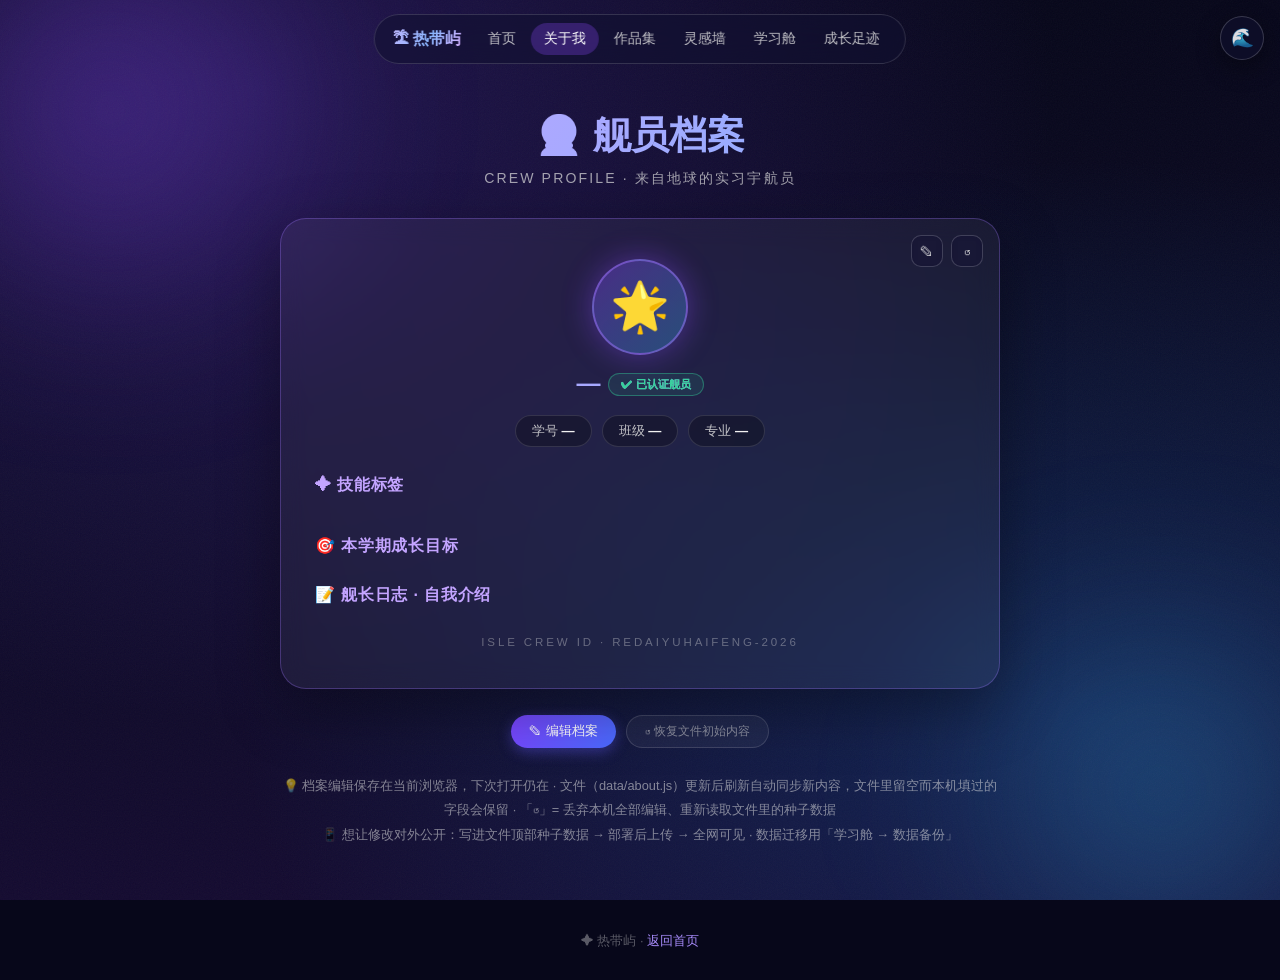
==== about.html @ a001fcd5 "Add files via upload" ====
<!DOCTYPE html>
<html lang="zh-CN">
<head>
<meta charset="UTF-8">
<!-- 防闪屏：必须最先同步执行，先把主题定下来再渲染 -->
<script>try{if(localStorage.getItem('isle_theme_v1')==='beach'){document.documentElement.setAttribute('data-theme','beach');}}catch(e){}</script>
<link rel="stylesheet" href="theme.css">
<meta name="viewport" content="width=device-width, initial-scale=1.0">
<title>舰员档案 · 热带屿</title>
<style>
*{margin:0;padding:0;box-sizing:border-box}
body{font-family:"PingFang SC","Hiragino Sans GB","Microsoft YaHei",sans-serif;background:var(--bg);color:var(--text);min-height:100vh;overflow-x:hidden}
a{color:inherit;text-decoration:none}
.space{position:fixed;inset:0;z-index:0;overflow:hidden;background:radial-gradient(ellipse at 20% 10%,var(--haze-violet),transparent 55%),radial-gradient(ellipse at 85% 80%,var(--haze-blue),transparent 55%),linear-gradient(180deg,var(--bg),var(--sky-2) 55%,var(--sky-3))}
.star{position:absolute;background:var(--star);border-radius:50%;animation:tw var(--d,3s) ease-in-out infinite}
@keyframes tw{0%,100%{opacity:.15}50%{opacity:1}}
.nebula{position:absolute;border-radius:50%;filter:blur(90px)}
.n1{width:460px;height:460px;top:-120px;left:-120px;background:radial-gradient(circle,var(--neb-violet),transparent 70%)}
.n2{width:420px;height:420px;bottom:-100px;right:-90px;background:radial-gradient(circle,var(--neb-blue),transparent 70%)}
.nav{position:fixed;top:14px;left:50%;transform:translateX(-50%);z-index:60;display:flex;align-items:center;flex-wrap:wrap;justify-content:center;gap:2px;max-width:94vw;padding:8px 12px;border-radius:999px;background:var(--nav-bg);border:1px solid var(--nav-line);backdrop-filter:blur(14px)}
.logo{font-weight:800;font-size:1rem;padding:0 12px 0 6px;background:linear-gradient(120deg,var(--logo-1),var(--logo-2),var(--logo-3));-webkit-background-clip:text;background-clip:text;color:transparent}
.nav a{font-size:.86rem;color:var(--nav-text);padding:7px 13px;border-radius:999px;transition:.25s}
.nav a:hover,.nav a.active{color:var(--nav-text-active);background:var(--nav-active-bg)}
.wrap{position:relative;z-index:2;max-width:760px;margin:0 auto;padding:110px 20px 50px}
.page-head{text-align:center;margin-bottom:30px}
.page-head h1{font-size:clamp(1.8rem,5vw,2.4rem);background:linear-gradient(120deg,var(--head-grad-1),var(--head-grad-2));-webkit-background-clip:text;background-clip:text;color:transparent}
.page-head p{color:var(--text-dim);font-size:.88rem;margin-top:8px;letter-spacing:.15em}
.profile{position:relative;background:var(--surface-1);border:1px solid var(--lav-30);border-radius:26px;padding:40px 34px;backdrop-filter:blur(12px);box-shadow:0 20px 60px var(--black-35);animation:fadeup .7s ease both}
@keyframes fadeup{from{opacity:0;transform:translateY(20px)}to{opacity:1;transform:none}}
.ops{position:absolute;top:16px;right:16px;display:flex;gap:8px}
.op{width:32px;height:32px;border-radius:10px;border:1px solid var(--white-18);background:var(--panel);color:var(--text-mid);cursor:pointer;font-size:.85rem;transition:.2s;font-family:inherit;backdrop-filter:blur(4px)}
.op:hover{border-color:var(--accent-soft);color:var(--text-strong)}
.op.danger:hover{border-color:var(--danger-60);color:var(--danger-soft)}
.avatar{width:96px;height:96px;margin:0 auto 14px;border-radius:50%;display:flex;align-items:center;justify-content:center;font-size:3rem;background:linear-gradient(135deg,var(--violet-35),var(--cyan-30));border:2px solid var(--lav-50);box-shadow:0 0 30px var(--violet-40)}
.pname{text-align:center;font-size:1.5rem;font-weight:800;background:linear-gradient(120deg,var(--head-grad-1),var(--head-grad-2));-webkit-background-clip:text;background-clip:text;color:transparent}
.badge{display:inline-flex;align-items:center;gap:5px;font-size:.7rem;color:var(--ok);background:var(--ok-bg);border:1px solid var(--ok-line);padding:3px 12px;border-radius:999px;margin-left:8px;vertical-align:middle}
.meta{display:flex;flex-wrap:wrap;justify-content:center;gap:10px;margin:18px 0 4px}
.meta span{font-size:.82rem;color:var(--text-mid);background:var(--black-28);border:1px solid var(--white-12);padding:6px 16px;border-radius:999px}
.meta b{color:var(--text-strong);font-weight:600}
.motto{text-align:center;font-size:1.02rem;color:var(--accent-lav);font-style:italic;margin:20px auto 6px;max-width:520px;line-height:1.9}
.sect{margin-top:28px}
.sect h3{font-size:1rem;color:var(--accent-lav);margin-bottom:12px;letter-spacing:.05em}
.skillbox{display:flex;flex-wrap:wrap;gap:8px}
.skill{font-size:.8rem;color:var(--text-mid);background:var(--violet-12);border:1px solid var(--violet-35);padding:7px 16px;border-radius:999px;transition:.25s}
.skill:hover{background:var(--violet-25);color:var(--text-strong);transform:translateY(-2px)}
.goals{list-style:none}
.goals li{position:relative;font-size:.9rem;color:var(--text-mid);line-height:1.9;padding:6px 0 6px 26px}
.goals li::before{content:"✦";position:absolute;left:2px;color:var(--accent-blue)}
.intro{font-size:.92rem;color:var(--text-mid);line-height:2.1;white-space:pre-wrap}
.crewid{text-align:center;font-size:.72rem;color:var(--text-ghost);letter-spacing:.25em;margin-top:30px}
.toolbar2{display:flex;justify-content:center;gap:10px;margin-top:26px;flex-wrap:wrap}
.chip2{font-size:.8rem;color:var(--text-mid);background:var(--surface-1);border:1px solid var(--chip2-line);padding:8px 18px;border-radius:999px;cursor:pointer;transition:.25s;font-family:inherit}
.addbtn{background:linear-gradient(120deg,var(--accent),var(--accent-2))!important;border:none!important;color:var(--btn-text)!important;box-shadow:0 4px 14px var(--brand-40)}
.addbtn:hover{transform:translateY(-2px)}
.resetbtn{color:var(--text-faint)!important;font-size:.72rem!important}
.resetbtn:hover{color:var(--danger-soft)!important;border-color:var(--danger-45)!important}
.tip{text-align:center;color:var(--text-faint);font-size:.8rem;margin-top:26px;line-height:1.9}
.modal{position:fixed;inset:0;z-index:100;background:var(--overlay);backdrop-filter:blur(6px);display:none;align-items:center;justify-content:center;padding:20px}
.modal.open{display:flex}
.mbox{width:min(480px,100%);background:var(--panel-solid);border:1px solid var(--lav-35);border-radius:20px;padding:22px;max-height:88vh;overflow:auto;box-shadow:0 20px 60px var(--black-60)}
.mhead{display:flex;justify-content:space-between;align-items:center;margin-bottom:4px}
.mhead h3{font-size:1.05rem;background:linear-gradient(120deg,var(--head-grad-1),var(--head-grad-2));-webkit-background-clip:text;background-clip:text;color:transparent}
.xbtn{width:30px;height:30px;border-radius:50%;border:none;background:var(--white-08);color:var(--text-strong);cursor:pointer;font-family:inherit}
.mbox label{display:block;font-size:.8rem;color:var(--text-dim);margin:13px 0 6px}
.minput{width:100%;background:var(--input-bg);border:1px solid var(--white-18);border-radius:10px;padding:10px 12px;color:var(--text-strong);font-size:.9rem;font-family:inherit}
.minput:focus{outline:none;border-color:var(--accent-soft);box-shadow:0 0 10px var(--violet-35)}
textarea.minput{resize:vertical;min-height:90px;line-height:1.8}
.mnote{font-size:.72rem;color:var(--text-ghost);margin-top:4px;line-height:1.7}
.ebtns{display:flex;gap:12px;margin-top:20px}
.btn2{padding:12px 26px;border-radius:999px;border:none;cursor:pointer;font-size:.9rem;transition:.3s;font-family:inherit}
.btn2.exp{background:linear-gradient(120deg,var(--accent),var(--accent-2));color:var(--btn-text);box-shadow:0 6px 18px var(--brand-40)}
.btn2.ghost{background:transparent;border:1px solid var(--white-20);color:var(--text-mid)}
.btn2:hover{transform:translateY(-2px)}
#toast{position:fixed;left:50%;bottom:36px;transform:translateX(-50%) translateY(20px);background:var(--toast-bg);border:1px solid var(--lav-50);color:var(--toast-text);padding:12px 26px;border-radius:999px;font-size:.9rem;opacity:0;pointer-events:none;transition:.35s;z-index:200;box-shadow:0 8px 30px var(--black-50);backdrop-filter:blur(8px)}
#toast.show{opacity:1;transform:translateX(-50%) translateY(0)}
footer{position:relative;z-index:2;text-align:center;padding:36px 20px 30px;color:var(--text-ghost);font-size:.8rem}
footer a{color:var(--link-on-dark)}
</style>
</head>
<body>
<div class="space" id="space"><div class="nebula n1"></div><div class="nebula n2"></div>
<!-- 热带海风景层：默认 display:none，只有海边主题才显示（样式在 theme.css ⑤） -->
<div class="sea-scene" aria-hidden="true">
  <div class="beach-sea">
    <div class="beach-flow bf-1"></div>
    <div class="beach-flow bf-2"></div>
    <span class="beach-wave bw-1"></span>
    <span class="beach-wave bw-2"></span>
    <span class="beach-wave bw-3"></span>
  </div>
  <div class="beach-glowpath"></div>
  <div class="beach-horizon"></div>
  <div class="beach-crest bc-1"></div>
  <div class="beach-crest bc-2"></div>
  <div class="beach-sun"></div>
  <div class="beach-cloud bcl-1"></div>
  <div class="beach-cloud bcl-2"></div>
  <div class="beach-cloud bcl-3"></div>
  <div class="beach-palm">
    <svg viewBox="0 0 180 240">
      <path d="M86 238c6-40 10-78 14-110 2-16 4-30 8-44" stroke="#023E8A" stroke-width="6" stroke-linecap="round" fill="none"/>
      <path d="M108 82c-16-14-38-18-56-12 16-10 38-8 54 6z" fill="#023E8A"/>
      <path d="M108 82c8-22 26-34 46-32-18 2-34 14-44 32z" fill="#023E8A"/>
      <path d="M108 82c20-2 42 8 54 26-16-14-38-20-54-16z" fill="#023E8A"/>
      <path d="M108 82c-16-2-32 10-40 26 10-14 26-22 38-18z" fill="#023E8A"/>
      <path d="M108 82c6-16 2-32-8-42 8 14 10 28 4 42z" fill="#023E8A"/>
    </svg>
  </div>
</div>
</div>

<!-- ══════════════════════════════════════════════════════════
     初始内容（种子数据）——「文件轨道」：写在 data/about.js 里的档案 = 对外公开的底稿
     ▸ 页面上的编辑保存在当前浏览器，不会写回本文件
     ▸ 想让修改对外公开：写进 data/about.js → 部署后上传 → 全网可见
     ▸ 文件内容更新后，刷新页面会自动同步新版（文件里留空而本机填过的字段会保留）
     ══════════════════════════════════════════════════════════ -->
<script src="data/about.js"></script>
<script src="data/works.js"></script>
<script src="data/growth.js"></script>
<!-- ══════════════ 种子数据结束，以下内容不用动 ══════════════ -->

<nav class="nav">
  <span class="logo">🏝 热带屿</span>
  <a href="index.html">首页</a>
  <a class="active" href="about.html">关于我</a>
  <a href="works.html">作品集</a>
  <a href="ideas.html">灵感墙</a>
  <a href="tools.html">学习舱</a>
  <a href="growth.html">成长足迹</a>
</nav>

<!-- 主题切换按钮：宽屏右上角，窄屏右下角（样式在 theme.css） -->
<button class="theme-btn" id="themeBtn" type="button" aria-label="切到热带海" title="切到热带海">🌊</button>

<main class="wrap">
  <div class="page-head">
    <h1>🧑‍🚀 舰员档案</h1>
    <p>CREW PROFILE · 来自地球的实习宇航员</p>
  </div>

  <div class="profile">
    <div class="ops">
      <button class="op" id="editBtn" title="编辑档案">✎</button>
      <button class="op danger" id="resetBtn" title="丢弃本机编辑，恢复文件初始内容">↺</button>
    </div>
    <div class="avatar" id="pAvatar">🌟</div>
    <div class="pname"><span id="pName">—</span><span class="badge">✔ 已认证舰员</span></div>
    <div class="meta">
      <span>学号 <b id="pSid">—</b></span>
      <span>班级 <b id="pCls">—</b></span>
      <span>专业 <b id="pMajor">—</b></span>
    </div>
    <p class="motto" id="pMotto"></p>

    <div class="sect">
      <h3>✦ 技能标签</h3>
      <div class="skillbox" id="pSkills"></div>
    </div>

    <div class="sect">
      <h3>🎯 本学期成长目标</h3>
      <ul class="goals" id="pGoals"></ul>
    </div>

    <div class="sect">
      <h3>📝 舰长日志 · 自我介绍</h3>
      <p class="intro" id="pIntro"></p>
    </div>

    <div class="crewid">ISLE CREW ID · REDAIYUHAIFENG-2026</div>
  </div>

  <div class="toolbar2">
    <button class="chip2 addbtn" id="editBtn2">✎ 编辑档案</button>
    <button class="chip2 resetbtn" id="resetBtn2">↺ 恢复文件初始内容</button>
  </div>

  <!-- ✨ 问岛：基于公开内容的 AI 问答（离线自动隐藏，不保存对话） -->
  <div class="sect" id="askBox" style="display:none">
    <h3>🏝 问岛 · 关于我，可以问问 AI</h3>
    <div style="display:flex;gap:10px;flex-wrap:wrap">
      <input class="minput" id="askInput" maxlength="100" style="flex:1;min-width:200px" placeholder="如：你做过哪些作品？（最多 100 字）">
      <button class="btn2 exp" id="askBtn">问一下</button>
    </div>
    <div id="askAnswer" class="minput" style="margin-top:12px;display:none;line-height:1.9;white-space:pre-wrap"></div>
    <p style="color:var(--text-faint);font-size:.75rem;margin-top:10px;line-height:1.8">回答由 AI 基于本网站公开内容（档案 / 作品集 / 成长足迹）生成，可能有偏差；不含灵感墙与学习舱数据。</p>
  </div>

  <p class="tip">💡 档案编辑保存在当前浏览器，下次打开仍在 · 文件（data/about.js）更新后刷新自动同步新内容，文件里留空而本机填过的字段会保留 · 「↺」= 丢弃本机全部编辑、重新读取文件里的种子数据<br>📱 想让修改对外公开：写进文件顶部种子数据 → 部署后上传 → 全网可见 · 数据迁移用「学习舱 → 数据备份」</p>
</main>

<div class="modal" id="editModal">
  <div class="mbox">
    <div class="mhead"><h3>✏️ 编辑舰员档案</h3><button class="xbtn" id="emClose">✕</button></div>
    <label>头像 emoji</label>
    <input class="minput" id="efAvatar" maxlength="4" placeholder="如 🌟 🚀 🌙">
    <label>姓名 *</label>
    <input class="minput" id="efName" maxlength="20">
    <label>学号</label>
    <input class="minput" id="efSid" maxlength="20">
    <label>班级</label>
    <input class="minput" id="efCls" maxlength="20">
    <label>专业</label>
    <input class="minput" id="efMajor" maxlength="20">
    <label>座右铭</label>
    <input class="minput" id="efMotto" maxlength="60">
    <label>技能标签（逗号或空格分隔）</label>
    <input class="minput" id="efSkills" placeholder="如：数据分析, PPT 熟练工">
    <label>成长目标（每行一条）</label>
    <textarea class="minput" id="efGoals" placeholder="一行写一个目标"></textarea>
    <label>自我介绍</label>
    <textarea class="minput" id="efIntro" placeholder="向登岛的人介绍你自己…"></textarea>
    <p class="mnote"> Crew ID 保持不变，作为本站唯一标识。</p>
    <div class="ebtns">
      <button class="btn2 exp" id="emSave">✔️ 保存</button>
      <button class="btn2 ghost" id="emCancel">取消</button>
    </div>
  </div>
</div>

<div id="toast"></div>
<footer>✦ 热带屿 · <a href="index.html">返回首页</a></footer>

<script>
/* ================= 数据层：文件为基座 + 本机编辑增量 =================
   data/about.js 每次改动都会产生新的「文件指纹」：
   ▸ 指纹相同 → 本机快照基于当前文件，保留本机编辑（刷新不变，无闪动）
   ▸ 指纹不同 / 老版本快照 → 以文件内容为准；文件里留空、而本机填过的字段保留本机值
   整个过程在首次渲染前同步完成，不额外联网、不重载页面。 */
const STORE_KEY='isle_profile_v1';
const SEAL_KEY=STORE_KEY+'_seal';
function sealOf(data){
  const s=JSON.stringify(data);
  let h=5381;
  for(let i=0;i<s.length;i++) h=((h<<5)+h+s.charCodeAt(i))>>>0;
  return s.length.toString(36)+'.'+h.toString(36);
}
const FILE_SEAL=sealOf(typeof PROFILE_SEED!=='undefined'?PROFILE_SEED:{});
function readLocal(){
  try{const v=JSON.parse(localStorage.getItem(STORE_KEY));if(v&&typeof v==='object'&&!Array.isArray(v))return v;}catch(e){}
  return null;
}
function readSeal(){try{return localStorage.getItem(SEAL_KEY)||'';}catch(e){return '';}}
function writeLocal(data,seal){
  try{localStorage.setItem(STORE_KEY,JSON.stringify(data));localStorage.setItem(SEAL_KEY,seal);}catch(e){}
}
/* 文件里有值 → 用文件；文件里留空而本机填过 → 保留本机，避免冲掉本机补写的字段 */
function mergeProfile(seed,local){
  const out=Object.assign({},seed);
  const empty=v=>v==null||v===''||(Array.isArray(v)&&!v.length);
  Object.keys(local||{}).forEach(k=>{
    if(empty(out[k])&&!empty(local[k]))out[k]=local[k];
  });
  return out;
}
let fileSynced=false;
let PROFILE=(function(){
  const seed=JSON.parse(JSON.stringify(PROFILE_SEED));
  const local=readLocal();
  if(!local){writeLocal(seed,FILE_SEAL);return seed;}
  if(readSeal()===FILE_SEAL)return local;
  fileSynced=true;
  const merged=mergeProfile(seed,local);
  writeLocal(merged,FILE_SEAL);
  return merged;
})();
function persist(){writeLocal(PROFILE,FILE_SEAL);}

const $=i=>document.getElementById(i);
const esc=s=>String(s??'').replace(/[<>&"]/g,c=>({'<':'&lt;','>':'&gt;','&':'&amp;','"':'&quot;'}[c]));
function parseTags(s){return [...new Set(s.split(/[,，、;；\s]+/).map(t=>t.trim()).filter(Boolean))].slice(0,8);}
function parseLines(s){return s.split(/\n+/).map(t=>t.trim()).filter(Boolean).slice(0,8);}

function render(){
  $('pAvatar').textContent=PROFILE.avatar||'🌟';
  $('pName').textContent=PROFILE.name||'—';
  $('pSid').textContent=PROFILE.sid||'—';
  $('pCls').textContent=PROFILE.cls||'—';
  $('pMajor').textContent=PROFILE.major||'—';
  $('pMotto').textContent=PROFILE.motto?('“ '+PROFILE.motto+' ”'):'';
  const sk=PROFILE.skills||[];
  $('pSkills').innerHTML=sk.length?sk.map(s=>`<span class="skill">${esc(s)}</span>`).join(''):`<span class="mnote">还没有技能标签——点右上角 ✎ 添加</span>`;
  const gl=PROFILE.goals||[];
  $('pGoals').innerHTML=gl.length?gl.map(g=>`<li>${esc(g)}</li>`).join(''):`<span class="mnote">还没有成长目标——点右上角 ✎ 添加</span>`;
  $('pIntro').textContent=PROFILE.intro||'';
}

/* ================= 编辑弹窗 ================= */
function openModal(){$('editModal').classList.add('open');}
function closeModal(){$('editModal').classList.remove('open');}
function openEdit(){
  $('efAvatar').value=PROFILE.avatar||'';$('efName').value=PROFILE.name||'';
  $('efSid').value=PROFILE.sid||'';$('efCls').value=PROFILE.cls||'';$('efMajor').value=PROFILE.major||'';
  $('efMotto').value=PROFILE.motto||'';$('efSkills').value=(PROFILE.skills||[]).join(', ');
  $('efGoals').value=(PROFILE.goals||[]).join('\n');$('efIntro').value=PROFILE.intro||'';
  openModal();setTimeout(()=>$('efName').focus(),60);
}
$('emSave').onclick=()=>{
  if(!$('efName').value.trim()){toast('姓名还没写哦');return;}
  PROFILE={
    avatar:$('efAvatar').value.trim()||'🌟',
    name:$('efName').value.trim(),
    sid:$('efSid').value.trim(),cls:$('efCls').value.trim(),major:$('efMajor').value.trim(),
    motto:$('efMotto').value.trim(),
    skills:parseTags($('efSkills').value),
    goals:parseLines($('efGoals').value),
    intro:$('efIntro').value.trim()
  };
  persist();closeModal();render();toast('✅ 档案已更新');
};
$('emCancel').onclick=closeModal;
$('emClose').onclick=closeModal;
$('editModal').onclick=e=>{if(e.target===$('editModal'))closeModal();};
$('editBtn').onclick=openEdit;
$('editBtn2').onclick=openEdit;
document.addEventListener('keydown',e=>{if(e.key==='Escape')closeModal();});
function resetAll(){
  if(confirm('将丢弃本页在浏览器中的档案编辑，恢复为文件里写死的初始内容（种子数据）。\n\n若本机编辑里有想保留的内容，请先导出备份！\n\n确定恢复吗？')){
    try{localStorage.removeItem(STORE_KEY);localStorage.removeItem(SEAL_KEY);}catch(e){}
    location.reload();
  }
}
$('resetBtn').onclick=resetAll;
$('resetBtn2').onclick=resetAll;

/* ================= ✨ 问岛：基于公开内容的 AI 问答（离线自动隐藏，不保存对话） ================= */
const AI_URL='https://isle-ai-d6gdm9o8ya1aa2b0c-1492115002.ap-shanghai.app.tcloudbase.com/ai';
const ASK_WORKS_KEY='isle_works_v1';
const ASK_MILES_KEY='isle_milestones_v1';
function askClip(s,n){return String(s==null?'':s).slice(0,n);}
// 浏览器数据优先，没有再用文件里的种子数据
function askStore(key,fallback){
  try{const v=JSON.parse(localStorage.getItem(key));if(Array.isArray(v))return v;}catch(e){}
  return Array.isArray(fallback)?fallback:[];
}
function buildKnowledge(){
  const p=PROFILE||{},L=[];
  L.push('【档案】'+[p.name,p.cls,p.major].filter(Boolean).join(' · ')+'；座右铭：'+askClip(p.motto,30));
  if(p.skills&&p.skills.length)L.push('技能：'+p.skills.slice(0,6).join('、'));
  if(p.goals&&p.goals.length)L.push('目标：'+p.goals.slice(0,5).map((g,i)=>(i+1)+'.'+askClip(g,24)).join(' '));
  if(p.intro)L.push('简介：'+askClip(p.intro,80));
  const ws=askStore(ASK_WORKS_KEY,(typeof WORKS_SEED!=='undefined'?WORKS_SEED:[]));
  if(ws.length)L.push('【作品】'+ws.slice(0,8).map(w=>askClip(w.title,20)+'（'+askClip(w.cat,8)+'，'+askClip(w.desc,45)+'）').join('；'));
  const ms=askStore(ASK_MILES_KEY,(typeof MILESTONES_SEED!=='undefined'?MILESTONES_SEED:[]));
  if(ms.length)L.push('【足迹】'+ms.slice(0,8).map(m=>askClip(m.date,10)+' '+askClip(m.type,6)+'：'+askClip(m.title,24)).join('；'));
  return L.join('\n').slice(0,650);
}
function askReady(){const b=$('askBox');if(b)b.style.display=navigator.onLine?'':'none';}
let askLast=0;
$('askBtn').onclick=async()=>{
  const q=$('askInput').value.trim();
  if(!q){toast('先写下一个问题');return;}
  if(q.length>100){toast('问题请控制在 100 字以内');return;}
  const now=Date.now();
  if(now-askLast<3000){toast('慢一点，3 秒后再问');return;}
  askLast=now;
  const btn=$('askBtn'),label=btn.textContent,box=$('askAnswer');
  btn.disabled=true;btn.textContent='思考中…';
  box.style.display='';box.textContent='正在想…';
  const ctrl=new AbortController(),timer=setTimeout(()=>ctrl.abort(),20000);
  try{
    const sys='你在回答访客关于个人网站「热带屿」站长的问题。只依据下面的资料回答，资料里没有的就回答"这个网站里没有写"，绝不编造。与站长或本网站无关的问题，礼貌拒绝并说明你只回答站内相关问题。\n'+buildKnowledge();
    const r=await fetch(AI_URL,{method:'POST',signal:ctrl.signal,
      headers:{'Content-Type':'application/json'},
      body:JSON.stringify({prompt:'访客问：'+q,system:sys,max_tokens:400})});
    if(!r.ok)throw new Error('HTTP '+r.status);
    const d=await r.json();
    box.textContent=(d&&d.text)?d.text:'暂时没想到怎么答，换个问法试试？';
  }catch(e){
    box.textContent=navigator.onLine?'AI 暂时不可用，请稍后再试':'当前离线，问答功能不可用';
  }finally{
    clearTimeout(timer);btn.disabled=false;btn.textContent=label;
  }
};
window.addEventListener('online',askReady);
window.addEventListener('offline',askReady);
askReady();

/* ================= 轻提示 ================= */
let toastTimer;
function toast(msg){
  const t=$('toast');t.textContent=msg;t.classList.add('show');
  clearTimeout(toastTimer);toastTimer=setTimeout(()=>t.classList.remove('show'),2200);
}

const sp=document.getElementById('space');
for(let i=0;i<110;i++){const s=document.createElement('div');s.className='star';
const z=Math.random()*1.8+.6;s.style.width=s.style.height=z+'px';
s.style.left=Math.random()*100+'%';s.style.top=Math.random()*100+'%';
s.style.setProperty('--d',(Math.random()*4+2)+'s');s.style.animationDelay=Math.random()*5+'s';
sp.appendChild(s);}
render();
if(fileSynced)setTimeout(()=>toast('🔄 已同步文件里的最新内容'),400);
</script>
<script>
/* ===== 主题切换：星空屿 ⇄ 热带海（存 isle_theme_v1） ===== */
(function(){
  var root=document.documentElement, KEY='isle_theme_v1';
  var btn=document.getElementById('themeBtn');
  if(!btn) return;
  function isBeach(){ return root.getAttribute('data-theme')==='beach'; }
  function paint(){
    if(isBeach()){ btn.textContent='✨'; btn.title='切回星空屿'; btn.setAttribute('aria-label','切回星空屿'); }
    else{ btn.textContent='🌊'; btn.title='切到热带海'; btn.setAttribute('aria-label','切到热带海'); }
  }
  btn.addEventListener('click',function(){
    if(isBeach()){
      root.removeAttribute('data-theme');
      try{ localStorage.setItem(KEY,'star'); }catch(e){}
    }else{
      root.setAttribute('data-theme','beach');
      try{ localStorage.setItem(KEY,'beach'); }catch(e){}
    }
    paint();
  });
  paint();
})();
</script>
</body>
</html>
---- theme.css ----
/* ══════════════════════════════════════════════════════════════
   热带屿 · 主题色板（双主题）
   本文件只做三件事：① 定义星空屿颜色 ② 定义热带海颜色 ③ 右上角切换按钮
   不改任何布局、类名、结构。
   ══════════════════════════════════════════════════════════════ */

/* ─────────── ① 星空屿（默认，<html> 无 data-theme 时生效） ───────────
   下面每个数值都等于改造前页面里写死的原始颜色，一个字符都别改。 */
:root{
  /* 天空与底色 */
  --bg:#07071a;
  --sky-2:#0d0b26;
  --sky-3:#140b30;
  --haze-violet:rgba(76,44,166,.38);
  --haze-blue:rgba(23,90,168,.32);

  /* 星云 / 星点 / 流星 / 天体 */
  --neb-violet-strong:rgba(141,74,255,.5);
  --neb-violet:rgba(141,74,255,.45);
  --neb-blue-strong:rgba(56,189,248,.4);
  --neb-blue:rgba(56,189,248,.35);
  --neb-pink:rgba(240,171,252,.32);
  --star:#fff;
  --star-glow:rgba(255,255,255,.45);
  --shooting:#cfd8ff;
  --planet-1:#c3a6ff;
  --planet-2:#3b2a86;
  --planet-3:#241a5e;
  --ring-line:rgba(196,181,253,.5);

  /* 文字（视觉升级：紫调白 → 暖灰白 #e0e0e0，其余深浅由同族透明度派生） */
  --text:#e0e0e0;
  --text-mid:rgba(224,224,224,.86);
  --text-dim:rgba(224,224,224,.70);
  --text-faint:rgba(224,224,224,.55);
  --text-ghost:rgba(224,224,224,.38);
  --text-strong:#f2f2f2;
  --chip-text:rgba(224,224,224,.85);
  --footer-strong:rgba(224,224,224,.92);
  --nav-text:rgba(224,224,224,.86);
  --nav-text-active:#fff;
  --btn-text:#fff;
  --toast-text:#fff;
  --link-on-dark:#a78bfa;
  --logo-1:#c4b5fd;
  --logo-2:#8ab6ff;
  --logo-3:#f0abfc;

  /* 标题渐变与强调色（视觉升级：保持紫调，饱和度适度提高） */
  --head-grad-1:#c2a4ff;
  --head-grad-2:#84b0ff;
  --title-1:#d8ccff;
  --title-3:#f6b8ff;
  --accent-lav:#c3a4ff;
  --accent-blue:#84b0ff;
  --accent:#7a45ff;
  --accent-2:#4a6bff;
  --accent-soft:#a06bff;

  /* 面 / 容器 / 浮层 */
  --surface-1:rgba(255,255,255,.05);
  --nav-bg:rgba(18,18,48,.55);
  --panel:rgba(20,18,50,.72);
  --panel-solid:#12102e;
  --input-bg:rgba(10,10,30,.6);
  --toast-bg:rgba(30,26,66,.92);
  --overlay:rgba(5,5,20,.72);

  /* 白色透明度族 */
  --white-04:rgba(255,255,255,.04);
  --white-08:rgba(255,255,255,.08);
  --white-12:rgba(255,255,255,.12);
  --nav-line:rgba(255,255,255,.14);
  --chip2-line:rgba(255,255,255,.14);
  --white-16:rgba(255,255,255,.16);
  --white-18:rgba(255,255,255,.18);
  --white-20:rgba(255,255,255,.2);
  --white-25:rgba(255,255,255,.25);

  /* 强调色描边 / 光晕（后缀数字 = 原来的透明度） */
  --nav-active-bg:rgba(141,74,255,.28);
  --nav-active-glow:rgba(141,74,255,.35);
  --violet-12:rgba(141,74,255,.12);
  --violet-20:rgba(141,74,255,.2);
  --violet-25:rgba(141,74,255,.25);
  --violet-35:rgba(141,74,255,.35);
  --violet-40:rgba(141,74,255,.4);
  --violet-45:rgba(141,74,255,.45);
  --violet-50:rgba(141,74,255,.5);
  --violet-60:rgba(141,74,255,.6);
  --lav-30:rgba(160,116,255,.3);
  --lav-35:rgba(160,116,255,.35);
  --lav-50:rgba(160,116,255,.5);
  --lav-55:rgba(160,116,255,.55);

  /* 青色 / 阴影 / 品牌光 */
  --cyan-30:rgba(56,189,248,.3);
  --cyan-35:rgba(56,189,248,.35);
  --black-28:rgba(0,0,0,.28);
  --black-35:rgba(0,0,0,.35);
  --black-40:rgba(0,0,0,.4);
  --black-50:rgba(0,0,0,.5);
  --black-60:rgba(0,0,0,.6);
  --brand-40:rgba(99,91,255,.4);
  --brand-45:rgba(99,91,255,.45);
  --brand-60:rgba(99,91,255,.6);
  --pu-30:rgba(90,60,220,.3);

  /* 状态色 */
  --ok:#34d399;
  --ok-bg:rgba(52,211,153,.1);
  --ok-line:rgba(52,211,153,.4);
  --danger-soft:#fca5a5;
  --danger-45:rgba(248,113,113,.45);
  --danger-60:rgba(248,113,113,.6);

  /* ── 其余 4 页（作品集 / 学习舱 / 灵感墙 / 成长足迹）补充色 ── */
  --violet-05:rgba(141,74,255,.05);
  --violet-10:rgba(141,74,255,.1);
  --violet-30:rgba(141,74,255,.3);
  --lav-00:rgba(160,116,255,0);
  --lav-14:rgba(160,116,255,.14);
  --lav-40:rgba(160,116,255,.4);
  --lav-45:rgba(160,116,255,.45);
  --lav-60:rgba(160,116,255,.6);
  --lav-80:rgba(160,116,255,.8);
  --lav-90:rgba(160,116,255,.9);
  --purple:#c084fc;
  --purple-12:rgba(186,116,255,.12);
  --purple-40:rgba(186,116,255,.4);
  --purple-80:rgba(186,116,255,.8);
  --purple-90:rgba(186,116,255,.9);
  --lilac-12:rgba(196,181,253,.12);
  --lilac-20:rgba(196,181,253,.2);
  --lilac-40:rgba(196,181,253,.4);
  --pink-12:rgba(240,171,252,.12);
  --pink-20:rgba(240,171,252,.2);
  --pink-42:rgba(240,171,252,.42);
  --text-lilac:#d6d0ff;
  --text-muted:#6a6f99;
  --gold:#ffd166;
  --gold-10:rgba(255,209,102,.1);
  --gold-12:rgba(255,209,102,.12);
  --gold-22:rgba(255,209,102,.22);
  --gold-38:rgba(255,209,102,.38);
  --gold-42:rgba(255,209,102,.42);
  --gold-45:rgba(255,209,102,.45);
  --gold-80:rgba(255,209,102,.8);
  --gold-90:rgba(255,209,102,.9);
  --danger-08:rgba(248,113,113,.08);
  --danger-12:rgba(248,113,113,.12);
  --danger-14:rgba(248,113,113,.14);
  --danger-20:rgba(248,113,113,.2);
  --danger-30:rgba(248,113,113,.3);
  --danger-40:rgba(248,113,113,.4);
  --danger-50:rgba(248,113,113,.5);
  --ok-12:rgba(52,211,153,.12);
  --ok-20:rgba(52,211,153,.2);
  --ok-42:rgba(52,211,153,.42);
  --ok-90:rgba(52,211,153,.9);
  --bright:#4fc3ff;
  --bright-10:rgba(79,195,255,.1);
  --bright-12:rgba(79,195,255,.12);
  --bright-22:rgba(79,195,255,.22);
  --bright-38:rgba(79,195,255,.38);
  --bright-42:rgba(79,195,255,.42);
  --bright-45:rgba(79,195,255,.45);
  --bright-80:rgba(79,195,255,.8);
  --bright-90:rgba(79,195,255,.9);
  --ink-111:#111;
  --panel-deep:#141233;
  --text-faint-80:rgba(138,143,184,.8);
  --white-06:rgba(255,255,255,.06);
  --white-10:rgba(255,255,255,.1);
  --white-15:rgba(255,255,255,.15);
  --white-35:rgba(255,255,255,.35);
  --surface-solid:#fff;
  --line-solid:#fff;

  /* ── 视觉升级批次（2026-10）：交互 token，供 ⑥ 段落复用 ── */
  --ease-ui:.25s ease;                              /* 全站统一缓动 */
  --grain-opacity:.04;                              /* 噪点颗粒层透明度 */
  --card-bg-hover:rgba(255,255,255,.06);            /* 卡片 hover 底色 */
  --card-line-hover:rgba(255,255,255,.12);          /* 卡片 hover 描边 */
  --card-shadow-hover:0 20px 40px rgba(100,120,255,.15); /* 卡片 hover 彩色投影 */
  --tilt-shadow:rgba(100,120,255,.2);               /* 卡片倾斜时的投影色 */
}

/* ─────────── ② 热带海（<html data-theme="beach">） ───────────
   依据《交接文档》10.4 色板；文字深浅由正文色 #0B2A3A 加透明度派生。 */
html[data-theme="beach"]{
  /* 天空与底色：天空渐变 FFD79A → FF9E5E → FF6B4A */
  --bg:#FFD79A;
  --sky-2:#FF9E5E;
  --sky-3:#FF6B4A;
  --haze-violet:rgba(255,232,194,.55);
  --haze-blue:rgba(0,166,214,.26);

  /* 星云 / 星点 / 流星 / 天体 */
  --neb-violet-strong:rgba(255,232,194,.42);
  --neb-violet:rgba(255,232,194,.38);
  --neb-blue-strong:rgba(72,202,228,.4);
  --neb-blue:rgba(72,202,228,.34);
  --neb-pink:rgba(255,107,74,.3);
  --star:#FFE8C2;
  --star-glow:rgba(255,232,194,.45);
  --shooting:#FFE8C2;
  --planet-1:#FFE8C2;
  --planet-2:#FF9E5E;
  --planet-3:#FF6B4A;
  --ring-line:rgba(255,255,255,.55);

  /* 文字 */
  --text:#0B2A3A;
  --text-mid:rgba(11,42,58,.88);
  --text-dim:rgba(11,42,58,.72);
  --text-faint:rgba(11,42,58,.6);
  --text-ghost:rgba(11,42,58,.48);
  --text-strong:#0B2A3A;
  --chip-text:rgba(11,42,58,.85);
  --footer-strong:#FFFFFF;
  --nav-text:rgba(255,255,255,.88);
  --nav-text-active:#FFFFFF;
  --btn-text:#FFFFFF;
  --toast-text:#FFFFFF;
  --link-on-dark:#FFE8C2;
  --logo-1:#FFE8C2;
  --logo-2:#48CAE4;
  --logo-3:#FF9E5E;

  /* 标题渐变与强调色 */
  --head-grad-1:#FF5E3A;
  --head-grad-2:#00A6D6;
  --title-1:#FF5E3A;
  --title-3:#FF9E5E;
  --accent-lav:#FF5E3A;
  --accent-blue:#00A6D6;
  --accent:#FF5E3A;
  --accent-2:#00A6D6;
  --accent-soft:#00A6D6;

  /* 面 / 容器 / 浮层 */
  --surface-1:rgba(255,255,255,.88);
  --nav-bg:rgba(2,62,138,.86);
  --panel:rgba(255,255,255,.92);
  --panel-solid:#FFFFFF;
  --input-bg:rgba(255,255,255,.9);
  --toast-bg:rgba(2,62,138,.94);
  --overlay:rgba(2,62,138,.45);

  /* 白色透明度族 */
  --white-04:rgba(255,255,255,.45);
  --white-08:rgba(11,42,58,.08);
  --white-12:rgba(2,62,138,.14);
  --nav-line:rgba(255,255,255,.28);
  --chip2-line:rgba(2,62,138,.16);
  --white-16:rgba(255,255,255,.8);
  --white-18:rgba(2,62,138,.18);
  --white-20:rgba(11,42,58,.22);
  --white-25:rgba(11,42,58,.35);

  /* 强调色描边 / 光晕 */
  --nav-active-bg:rgba(255,255,255,.18);
  --nav-active-glow:rgba(0,166,214,.45);
  --violet-12:rgba(255,94,58,.1);
  --violet-20:rgba(255,94,58,.14);
  --violet-25:rgba(255,94,58,.18);
  --violet-35:rgba(0,166,214,.3);
  --violet-40:rgba(255,94,58,.28);
  --violet-45:rgba(72,202,228,.32);
  --violet-50:rgba(255,232,194,.45);
  --violet-60:rgba(255,94,58,.35);
  --lav-30:rgba(2,62,138,.18);
  --lav-35:rgba(2,62,138,.2);
  --lav-50:rgba(255,94,58,.45);
  --lav-55:rgba(255,94,58,.5);

  /* 青色 / 阴影 / 品牌光 */
  --cyan-30:rgba(72,202,228,.3);
  --cyan-35:rgba(72,202,228,.34);
  --black-28:rgba(2,62,138,.12);
  --black-35:rgba(2,62,138,.16);
  --black-40:rgba(2,62,138,.18);
  --black-50:rgba(2,62,138,.22);
  --black-60:rgba(2,62,138,.26);
  --brand-40:rgba(255,94,58,.35);
  --brand-45:rgba(255,94,58,.38);
  --brand-60:rgba(255,94,58,.5);
  --pu-30:rgba(255,94,58,.22);

  /* 状态色 */
  --ok:#12A07A;
  --ok-bg:rgba(18,160,122,.1);
  --ok-line:rgba(18,160,122,.4);
  --danger-soft:#FF5E3A;
  --danger-45:rgba(255,94,58,.4);
  --danger-60:rgba(255,94,58,.55);

  /* ── 其余 4 页补充色（海边版：紫系→主强调橘，亮青/淡紫→次强调青） ── */
  --violet-05:rgba(255,94,58,.05);
  --violet-10:rgba(255,94,58,.08);
  --violet-30:rgba(255,94,58,.22);
  --lav-00:rgba(255,94,58,0);
  --lav-14:rgba(255,94,58,.12);
  --lav-40:rgba(255,94,58,.32);
  --lav-45:rgba(255,94,58,.36);
  --lav-60:rgba(255,94,58,.5);
  --lav-80:rgba(255,94,58,.65);
  --lav-90:rgba(255,94,58,.75);
  --purple:#FF5E3A;
  --purple-12:rgba(255,94,58,.1);
  --purple-40:rgba(255,94,58,.3);
  --purple-80:rgba(255,94,58,.6);
  --purple-90:rgba(255,94,58,.7);
  --lilac-12:rgba(0,166,214,.1);
  --lilac-20:rgba(0,166,214,.16);
  --lilac-40:rgba(0,166,214,.28);
  --pink-12:rgba(255,158,94,.12);
  --pink-20:rgba(255,158,94,.2);
  --pink-42:rgba(255,158,94,.35);
  --text-lilac:#0B2A3A;
  --text-muted:rgba(11,42,58,.55);
  --gold:#FF5E3A;
  --gold-10:rgba(255,94,58,.1);
  --gold-12:rgba(255,94,58,.12);
  --gold-22:rgba(255,94,58,.2);
  --gold-38:rgba(255,94,58,.32);
  --gold-42:rgba(255,94,58,.36);
  --gold-45:rgba(255,94,58,.4);
  --gold-80:rgba(255,94,58,.62);
  --gold-90:rgba(255,94,58,.72);
  --danger-08:rgba(255,94,58,.08);
  --danger-12:rgba(255,94,58,.1);
  --danger-14:rgba(255,94,58,.12);
  --danger-20:rgba(255,94,58,.16);
  --danger-30:rgba(255,94,58,.24);
  --danger-40:rgba(255,94,58,.32);
  --danger-50:rgba(255,94,58,.4);
  --ok-12:rgba(18,160,122,.1);
  --ok-20:rgba(18,160,122,.16);
  --ok-42:rgba(18,160,122,.34);
  --ok-90:rgba(18,160,122,.85);
  --bright:#00A6D6;
  --bright-10:rgba(0,166,214,.1);
  --bright-12:rgba(0,166,214,.12);
  --bright-22:rgba(0,166,214,.2);
  --bright-38:rgba(0,166,214,.32);
  --bright-42:rgba(0,166,214,.36);
  --bright-45:rgba(0,166,214,.4);
  --bright-80:rgba(0,166,214,.65);
  --bright-90:rgba(0,166,214,.75);
  --ink-111:#023E8A;
  --panel-deep:#FFFFFF;
  --text-faint-80:rgba(11,42,58,.55);
  --white-06:rgba(2,62,138,.06);
  --white-10:rgba(2,62,138,.1);
  --white-15:rgba(2,62,138,.15);
  --white-35:rgba(2,62,138,.35);
  --surface-solid:#FFFFFF;
  --line-solid:rgba(2,62,138,.28);

  /* ── 视觉升级批次：热带海版本（同构不同值，浅底改用暖调 / 深海蓝） ── */
  --ease-ui:.25s ease;
  --grain-opacity:.05;                                 /* 浅底颗粒略重才看得见 */
  --card-bg-hover:rgba(255,255,255,.98);               /* 白卡 hover 再亮一档 */
  --card-line-hover:rgba(2,62,138,.3);                 /* 深海蓝描边，白底上才有边界 */
  --card-shadow-hover:0 20px 40px rgba(2,62,138,.18);  /* 深海蓝彩色投影 */
  --tilt-shadow:rgba(2,62,138,.22);                    /* 卡片倾斜时的投影色 */
}

/* ─────────── ③ 右上角悬浮切换按钮 ───────────
   宽屏在右上角；窄屏（≤820px）挪到右下角，避免压住撑满的导航条。 */
.theme-btn{
  position:fixed; top:16px; right:16px; z-index:70;
  width:44px; height:44px; padding:0;
  display:flex; align-items:center; justify-content:center;
  border-radius:50%; cursor:pointer; font-family:inherit;
  font-size:1.15rem; line-height:1;
  background:var(--nav-bg);
  border:1px solid var(--white-18);
  color:var(--nav-text);
  box-shadow:0 8px 24px var(--black-35);
  backdrop-filter:blur(12px); -webkit-backdrop-filter:blur(12px);
  transition:transform .25s ease, border-color .25s ease, box-shadow .25s ease;
}
.theme-btn:hover{ transform:translateY(-2px); border-color:var(--accent-soft); }
.theme-btn:active{ transform:translateY(0) scale(.96); }
@media (max-width:820px){
  .theme-btn{ top:auto; bottom:18px; right:14px; width:40px; height:40px; font-size:1.05rem; }
}

/* ─────────── ④ 换肤过渡：只给 body 的单色底与文字，不做全局 transition ─────────── */
body{ transition:background-color .4s ease, color .4s ease; }

/* ─────────── ⑤ 热带海风景层 ───────────
   默认 display:none，星空版完全不渲染；只有 <html data-theme="beach"> 才出现。
   红线：不加任何 filter:blur；动效只动 transform / opacity；
        prefers-reduced-motion 时全部静止。 */
.sea-scene{ display:none; }

html[data-theme="beach"] .sea-scene{
  display:block;
  position:absolute; inset:0; z-index:3;
  overflow:hidden; pointer-events:none;
}

/* 海面：屏幕下方 36%。上浅下深——浅处放正文，最深处放页脚白字。 */
html[data-theme="beach"] .beach-sea{
  position:absolute; left:0; right:0; bottom:0; height:36%;
  overflow:hidden;
  background:linear-gradient(180deg,#48CAE4 0%, #0096C7 62%, #023E8A 100%);
}

/* 水面流纹：两层斜向细纹反向平移，让水面有"流向"，不再是一块死渐变 */
html[data-theme="beach"] .beach-flow{
  position:absolute; left:-30%; right:-30%; height:70%;
  background-image:repeating-linear-gradient(8deg,rgba(255,255,255,.1) 0 2px,rgba(255,255,255,0) 2px 26px);
  will-change:transform;
}
html[data-theme="beach"] .bf-1{ top:6%;  animation:beachflow 26s linear infinite; }
html[data-theme="beach"] .bf-2{ top:38%; opacity:.6; animation:beachflow 40s linear infinite reverse; }
@keyframes beachflow{ from{transform:translateX(0);} to{transform:translateX(-52px);} }

/* 海平线：一条暖白细带 + 柔和光晕 */
html[data-theme="beach"] .beach-horizon{
  position:absolute; left:0; right:0; bottom:36%; height:2px;
  background:rgba(255,232,194,.95);
  box-shadow:0 0 22px 5px rgba(255,232,194,.45);
}

/* 太阳倒影：海面上一条竖向光柱，跟太阳同步呼吸 */
html[data-theme="beach"] .beach-glowpath{
  position:absolute; left:24%; bottom:0; width:120px; height:36%; margin-left:-60px;
  background:linear-gradient(180deg,rgba(255,232,194,.7),rgba(255,232,194,.16) 55%,rgba(255,232,194,0));
  animation:beachbreathe 7s ease-in-out infinite;
}

/* 浪头：两条扇贝形浪线贴着水线横向流动。
   位移量必须等于图案宽度（44px），否则循环会跳帧。 */
html[data-theme="beach"] .beach-crest{
  position:absolute; left:0; right:0;
  bottom:calc(36% - 18px); height:22px;
  background-repeat:repeat-x;
  will-change:transform;
}
html[data-theme="beach"] .bc-1{
  background-image:radial-gradient(circle at 50% 100%,rgba(255,255,255,.42) 0 4px,rgba(255,255,255,.22) 7px,rgba(255,255,255,0) 12px);
  background-size:44px 22px;
  animation:beachcrest 16s linear infinite;
}
html[data-theme="beach"] .bc-2{
  background-image:radial-gradient(circle at 50% 100%,rgba(255,232,194,.34) 0 3px,rgba(255,232,194,.16) 6px,rgba(255,232,194,0) 10px);
  background-size:44px 14px; height:14px; bottom:calc(36% - 11px);
  animation:beachcrest 10s linear infinite reverse;
}
@keyframes beachcrest{
  from{ transform:translateX(0); }
  to  { transform:translateX(-44px); }
}

/* 波光：三条窄亮带，来回平移、互不同步（中间那条反向） */
html[data-theme="beach"] .beach-wave{
  position:absolute; display:block; height:2px; border-radius:2px;
  background:linear-gradient(90deg,rgba(255,255,255,0),rgba(255,255,255,.85),rgba(255,255,255,0));
  will-change:transform;
}
html[data-theme="beach"] .bw-1{ top:22%; left:4%;  width:34%; animation:beachwave 15s ease-in-out infinite; }
html[data-theme="beach"] .bw-2{ top:52%; left:54%; width:40%; opacity:.75; animation:beachwave 21s ease-in-out infinite reverse; }
html[data-theme="beach"] .bw-3{ top:80%; left:18%; width:28%; opacity:.55; animation:beachwave 12s ease-in-out infinite; }
@keyframes beachwave{ from{transform:translateX(-14%);} to{transform:translateX(14%);} }

/* 太阳：纯径向渐变光球，明暗呼吸（不用图片、不用模糊）
   位置放在椰影右侧、海平线上方，避开居中的正文 */
html[data-theme="beach"] .beach-sun{
  position:absolute; left:24%; bottom:38%; width:150px; height:150px; margin-left:-75px;
  border-radius:50%;
  background:radial-gradient(circle,#FFFDF6 0%,#FFF0D2 22%,rgba(255,190,120,.95) 42%,rgba(255,140,80,0) 64%);
  animation:beachbreathe 7s ease-in-out infinite;
}
@keyframes beachbreathe{
  0%,100%{ opacity:.85; transform:scale(1); }
  50%    { opacity:1;   transform:scale(1.05); }
}

/* 云：三层不等速横移的柔边椭圆（渐变自带柔边，不需要 blur） */
html[data-theme="beach"] .beach-cloud{
  position:absolute; border-radius:50%;
  background:radial-gradient(ellipse at 50% 55%,rgba(255,255,255,.95),rgba(255,255,255,.55) 45%,rgba(255,255,255,0) 74%);
  will-change:transform;
}
html[data-theme="beach"] .bcl-1{ top:9%;  left:10%; width:270px; height:84px; animation:beachdrift 48s ease-in-out infinite; }
html[data-theme="beach"] .bcl-2{ top:19%; left:52%; width:210px; height:66px; opacity:.85; animation:beachdrift 64s ease-in-out infinite reverse; }
html[data-theme="beach"] .bcl-3{ top:5%;  left:72%; width:160px; height:54px; opacity:.7;  animation:beachdrift 82s ease-in-out infinite; }
@keyframes beachdrift{ from{transform:translateX(-46px);} to{transform:translateX(46px);} }

/* 椰影：内联 SVG 剪影，底部为轴微幅摆动 */
html[data-theme="beach"] .beach-palm{
  position:absolute; left:2%; bottom:35%; width:160px; opacity:.92;
  transform-origin:50% 100%;
  animation:beachsway 9s ease-in-out infinite;
}
html[data-theme="beach"] .beach-palm svg{ display:block; width:100%; height:auto; }
@keyframes beachsway{
  0%,100%{ transform:rotate(-1.4deg); }
  50%    { transform:rotate(1.4deg); }
}

/* 首页那颗星球原本贴着屏幕底部，海边主题会被海面淹没，抬到海平线上方 */
html[data-theme="beach"] .planet-pos{ bottom:40%; }

/* 落在橘色天空上的大标题：原来的橘/青渐变在橘底上会发浑，改深海蓝渐变。
   注意只能用 background-image，写成 background: 会把 background-clip:text 重置掉，文字会变成色块。 */
html[data-theme="beach"] .hero h1{
  background-image:linear-gradient(120deg,#023E8A 8%, #0096C7 52%, #023E8A 92%);
}
html[data-theme="beach"] .page-head h1{
  background-image:linear-gradient(120deg,#023E8A, #0096C7);
}

/* 海上文字：滚动到最底部时落在深蓝海面上，深色字会糊掉，改浅色 */
html[data-theme="beach"] footer{ color:rgba(255,255,255,.86); }
html[data-theme="beach"] footer .stars-line{ color:rgba(255,255,255,.55); }
html[data-theme="beach"] footer a{ color:#FFE8C2; }
html[data-theme="beach"] .down{ color:rgba(255,255,255,.85); }

/* 系统开启"减少动态效果"：新增的风景动效全部静止，只留静态画面 */
@media (prefers-reduced-motion: reduce){
  html[data-theme="beach"] .beach-sun,
  html[data-theme="beach"] .beach-cloud,
  html[data-theme="beach"] .beach-wave,
  html[data-theme="beach"] .beach-palm,
  html[data-theme="beach"] .beach-crest,
  html[data-theme="beach"] .beach-flow,
  html[data-theme="beach"] .beach-glowpath{ animation:none; }
}

/* ══════════════════════════════════════════════════════════════
   ⑥ 视觉升级（「高级感」批次 · 2026-10）——双主题通用
   规则体两套主题共用，差异全部走 token：
     :root                     → 星空屿（深底，冷调）
     html[data-theme="beach"]  → 热带海（浅底，暖调 / 深海蓝）
   前缀用 html:root（等价 html、但保留 1 个伪类权重），
   以便压过各页 <style> 里的同名规则，同时又不会压过页面里带 id 的覆盖。
   ══════════════════════════════════════════════════════════════ */

/* ① 噪点颗粒层：CSS 内联生成（SVG feTurbulence data URI），无外部图片、无额外请求。
   层级：背景 .space(0) < 噪点(1) < 内容(2)；pointer-events:none 不拦截任何交互。 */
html:root body::after{
  content:"";
  position:fixed; inset:0;
  z-index:1;
  pointer-events:none;
  opacity:var(--grain-opacity);
  background-image:url("data:image/svg+xml,%3Csvg xmlns='http://www.w3.org/2000/svg' width='180' height='180'%3E%3Cfilter id='grain'%3E%3CfeTurbulence type='fractalNoise' baseFrequency='0.82' numOctaves='3' stitchTiles='stitch'/%3E%3C/filter%3E%3Crect width='100%25' height='100%25' filter='url(%23grain)'/%3E%3C/svg%3E");
  background-size:180px 180px;
  background-repeat:repeat;
}
@media print{
  html:root body::after{ display:none; }
}

/* ② 交互过渡统一：0.25s ease
   容器卡片单独写明属性名，避免 transition:all 把 backdrop-filter（每帧重算模糊）纳入过渡。 */
html:root a,
html:root button,
html:root input,
html:root select,
html:root textarea,
html:root .chip2,
html:root .op,
html:root .btn2,
html:root .mbtn,
html:root .day,
html:root .go,
html:root .stat,
html:root .skill,
html:root .titem,
html:root .pcard,
html:root .pd,
html:root .mv,
html:root .del,
html:root .pk-btn,
html:root .pk-remove,
html:root .ptask-item{
  transition:all var(--ease-ui);
}

html:root :is(.card,.wcard,.icard,.tcard,.pcard,.titem),
html:root .card::before,
html:root .fcard{
  transition:transform var(--ease-ui), opacity var(--ease-ui),
             background-color var(--ease-ui), border-color var(--ease-ui),
             box-shadow var(--ease-ui);
}

/* ③ 卡片 hover 统一：上浮 4px + 白 6% 底 + blur(12px) 毛玻璃 + 白 12% 描边 + 蓝紫彩色投影 */
html:root :is(.card,.wcard,.icard,.tcard,.pcard,.titem):hover{
  transform:translateY(-4px);
  background:var(--card-bg-hover);
  border:1px solid var(--card-line-hover);
  backdrop-filter:blur(12px);
  -webkit-backdrop-filter:blur(12px);
  box-shadow:var(--card-shadow-hover);
}

/* 虚线卡片（成长足迹·待补项）：只换描边颜色，保留 1.5px dashed 的语义 */
html:root .fcard:hover{
  transform:translateY(-4px);
  background:var(--card-bg-hover);
  border-color:var(--card-line-hover);
  backdrop-filter:blur(12px);
  -webkit-backdrop-filter:blur(12px);
  box-shadow:var(--card-shadow-hover);
}

/* 小格 / 统计块 / 胶囊：只做 2px 上浮，不加大投影，避免糊成一片 */
html:root :is(.stat,.day,.ptask-item,.skill):hover{
  transform:translateY(-2px);
}

/* 首页卡片原有「鼠标跟随光斑」会与统一底色叠出脏边，hover 时让位 */
html:root .card:hover::before{ opacity:0; }

/* 系统要求减少动效：新增的过渡与位移关掉，颜色变化保留 */
@media (prefers-reduced-motion: reduce){
  html:root :is(.card,.wcard,.icard,.tcard,.fcard,.pcard,.titem,.stat,.day,.ptask-item,.skill){ transition:none; }
  html:root :is(.card,.wcard,.icard,.tcard,.fcard,.pcard,.titem,.stat,.day,.ptask-item,.skill):hover{ transform:none; }
}
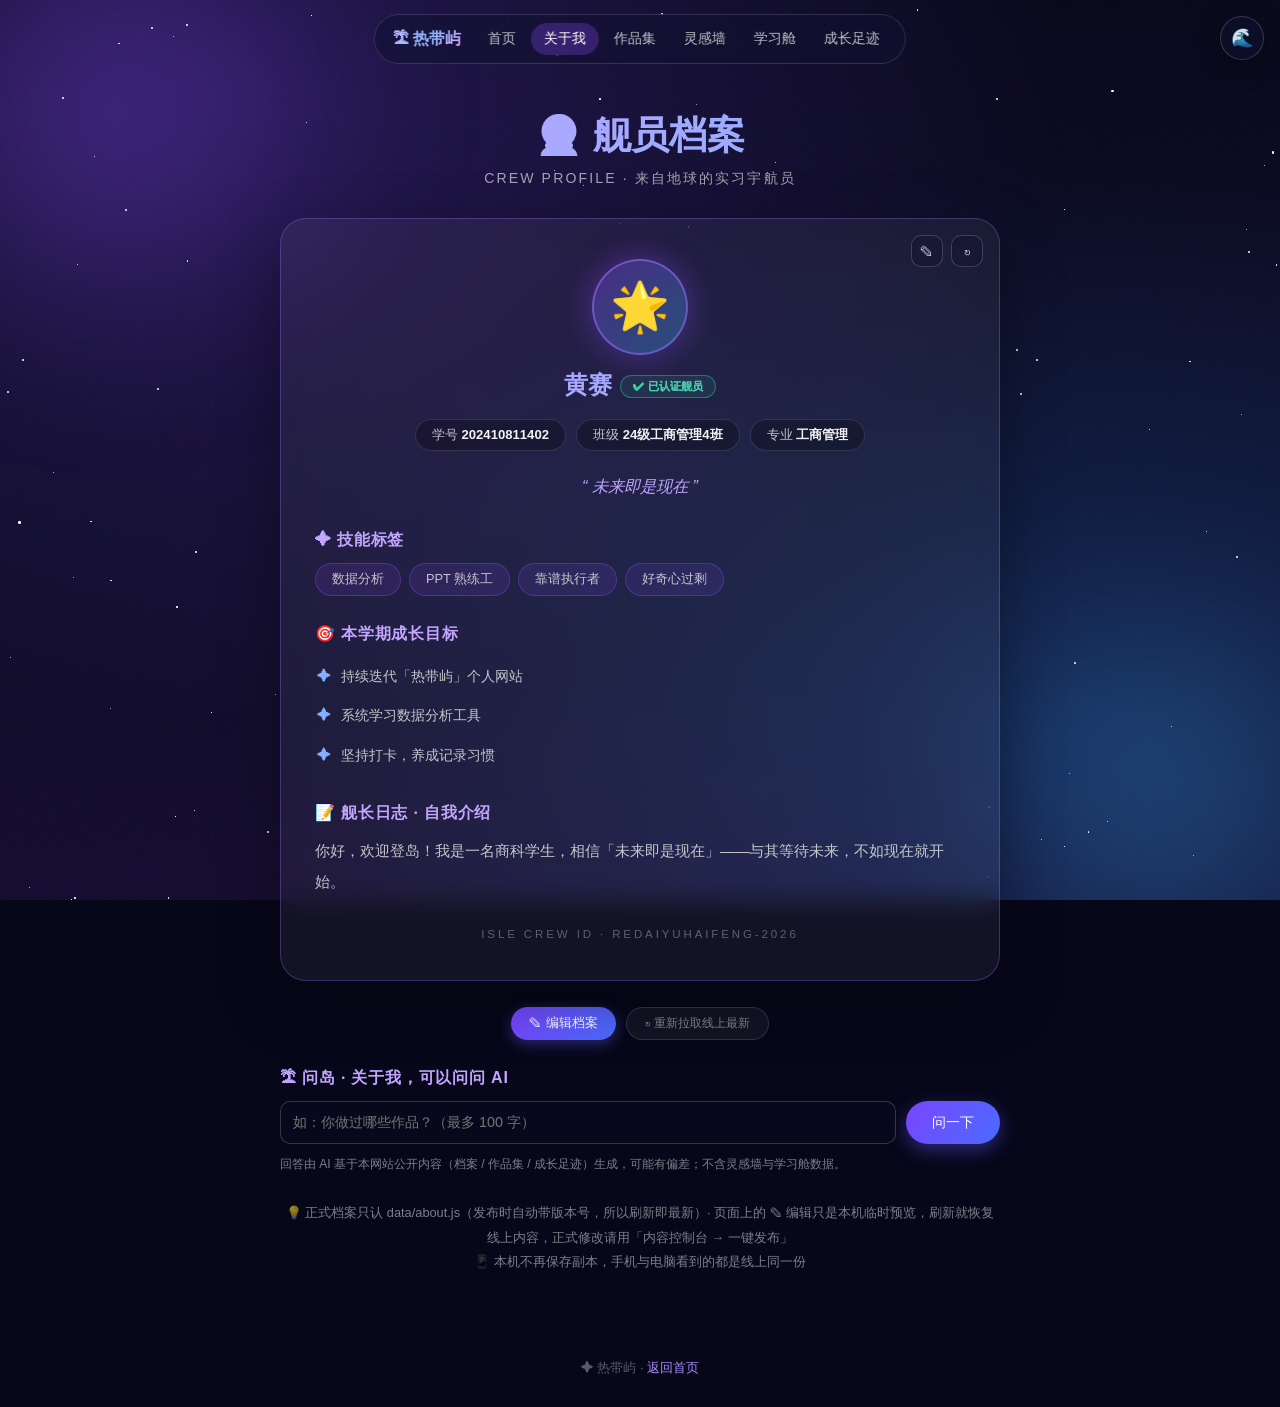
==== commit a031f0ce: "Add files via upload" ====
--- a/about.html
+++ b/about.html
@@ -142,7 +142,7 @@
   <div class="profile">
     <div class="ops">
       <button class="op" id="editBtn" title="编辑档案">✎</button>
-      <button class="op danger" id="resetBtn" title="丢弃本机编辑，恢复文件初始内容">↺</button>
+      <button class="op danger" id="resetBtn" title="立即从线上拉取最新内容">↻</button>
     </div>
     <div class="avatar" id="pAvatar">🌟</div>
     <div class="pname"><span id="pName">—</span><span class="badge">✔ 已认证舰员</span></div>
@@ -173,7 +173,7 @@
 
   <div class="toolbar2">
     <button class="chip2 addbtn" id="editBtn2">✎ 编辑档案</button>
-    <button class="chip2 resetbtn" id="resetBtn2">↺ 恢复文件初始内容</button>
+    <button class="chip2 resetbtn" id="resetBtn2">↻ 重新拉取线上最新</button>
   </div>
 
   <!-- ✨ 问岛：基于公开内容的 AI 问答（离线自动隐藏，不保存对话） -->
@@ -187,7 +187,7 @@
     <p style="color:var(--text-faint);font-size:.75rem;margin-top:10px;line-height:1.8">回答由 AI 基于本网站公开内容（档案 / 作品集 / 成长足迹）生成，可能有偏差；不含灵感墙与学习舱数据。</p>
   </div>
 
-  <p class="tip">💡 档案编辑保存在当前浏览器，下次打开仍在 · 文件（data/about.js）更新后刷新自动同步新内容，文件里留空而本机填过的字段会保留 · 「↺」= 丢弃本机全部编辑、重新读取文件里的种子数据<br>📱 想让修改对外公开：写进文件顶部种子数据 → 部署后上传 → 全网可见 · 数据迁移用「学习舱 → 数据备份」</p>
+  <p class="tip">💡 正式档案只认 data/about.js（发布时自动带版本号，所以刷新即最新）· 页面上的 ✎ 编辑只是本机临时预览，刷新就恢复线上内容，正式修改请用「内容控制台 → 一键发布」<br>📱 本机不再保存副本，手机与电脑看到的都是线上同一份</p>
 </main>
 
 <div class="modal" id="editModal">
@@ -223,27 +223,33 @@
 <footer>✦ 热带屿 · <a href="index.html">返回首页</a></footer>
 
 <script>
-/* ================= 数据层：文件为基座 + 本机编辑增量 =================
-   data/about.js 每次改动都会产生新的「文件指纹」：
-   ▸ 指纹相同 → 本机快照基于当前文件，保留本机编辑（刷新不变，无闪动）
-   ▸ 指纹不同 / 老版本快照 → 以文件内容为准；文件里留空、而本机填过的字段保留本机值
-   整个过程在首次渲染前同步完成，不额外联网、不重载页面。 */
-const STORE_KEY='isle_profile_v1';
-const SEAL_KEY=STORE_KEY+'_seal';
+/* ================= 数据层：只认线上文件（本机不留正式数据） =================
+   ① 首帧：直接渲染 data/about.js 的内容 —— 发布时会自动打版本戳 ?v=hash，首帧即最新；
+   ② 首帧后：再 fetch 一次源站副本（cache:no-store）兜底，版本戳没更新也能百毫秒内校正；
+   ③ 页面上的 ✎ 编辑只在本次会话内存生效，刷新即恢复线上内容（正式发布请用内容控制台）。 */
+const seedTag=document.querySelector('script[src^="data/about.js"]');
+const SEED_URL=seedTag?seedTag.getAttribute('src').split('?')[0]:'data/about.js';
+const SEED_VER=(function(){
+  try{const m=/[?&]v=([^&"']+)/.exec(seedTag?seedTag.getAttribute('src'):'');return m?m[1]:'';}catch(e){return '';}
+})();
 function sealOf(data){
   const s=JSON.stringify(data);
   let h=5381;
   for(let i=0;i<s.length;i++) h=((h<<5)+h+s.charCodeAt(i))>>>0;
   return s.length.toString(36)+'.'+h.toString(36);
 }
-const FILE_SEAL=sealOf(typeof PROFILE_SEED!=='undefined'?PROFILE_SEED:{});
-function readLocal(){
-  try{const v=JSON.parse(localStorage.getItem(STORE_KEY));if(v&&typeof v==='object'&&!Array.isArray(v))return v;}catch(e){}
-  return null;
-}
-function readSeal(){try{return localStorage.getItem(SEAL_KEY)||'';}catch(e){return '';}}
-function writeLocal(data,seal){
-  try{localStorage.setItem(STORE_KEY,JSON.stringify(data));localStorage.setItem(SEAL_KEY,seal);}catch(e){}
+let liveSeal=sealOf(typeof PROFILE_SEED!=='undefined'?PROFILE_SEED:{});
+/* 从源站文本里取出 JSON 部分（控制台写出的就是严格 JSON） */
+function parseSeedText(text){
+  try{
+    const s=String(text).replace(/^\uFEFF/,'');
+    const i=s.indexOf('=');
+    if(i<0)return null;
+    const arr=/^\s*=\s*\[/.test(s.slice(i));
+    const a=s.indexOf(arr?'[':'{',i), b=s.lastIndexOf(arr?']':'}');
+    if(a<0||b<=a)return null;
+    return JSON.parse(s.slice(a,b+1));
+  }catch(e){return null;}
 }
 /* 文件里有值 → 用文件；文件里留空而本机填过 → 保留本机，避免冲掉本机补写的字段 */
 function mergeProfile(seed,local){
@@ -254,18 +260,43 @@
   });
   return out;
 }
-let fileSynced=false;
-let PROFILE=(function(){
-  const seed=JSON.parse(JSON.stringify(PROFILE_SEED));
-  const local=readLocal();
-  if(!local){writeLocal(seed,FILE_SEAL);return seed;}
-  if(readSeal()===FILE_SEAL)return local;
-  fileSynced=true;
-  const merged=mergeProfile(seed,local);
-  writeLocal(merged,FILE_SEAL);
-  return merged;
+/* 老版本把正式数据存在浏览器里，现在只认线上文件：顺手清掉遗留副本 */
+(function(){
+  try{
+    localStorage.removeItem('isle_profile_v1');
+    localStorage.removeItem('isle_profile_v1_seal');
+  }catch(e){}
 })();
-function persist(){writeLocal(PROFILE,FILE_SEAL);}
+let PROFILE=JSON.parse(JSON.stringify(PROFILE_SEED));
+function persist(){/* 不落盘：正式数据只认 data/about.js */}
+
+/* ===== 源站校验 / 手动强同步：绕开静态缓存，部署后刷新即时生效 ===== */
+function syncFromServer(force){
+  if(typeof fetch!=='function')return;
+  let ctrl=null,timer=0;
+  try{if(typeof AbortController==='function'){ctrl=new AbortController();timer=setTimeout(()=>ctrl.abort(),6000);}}catch(e){}
+  const opt={cache:'no-store'};
+  if(ctrl)opt.signal=ctrl.signal;
+  let pr;try{pr=fetch(SEED_URL+'?v='+Date.now(),opt);}catch(e){clearTimeout(timer);if(force)toast('⚠️ 拉取失败，请检查网络后重试');return;}
+  pr.then(r=>r.ok?r.text():null).then(t=>{
+    clearTimeout(timer);
+    if(!t){if(force)toast('⚠️ 拉取失败，请检查网络后重试');return;}
+    const fresh=parseSeedText(t);
+    if(!fresh){if(force)toast('⚠️ 线上数据格式异常，未同步');return;}
+    const s=sealOf(fresh);
+    if(s===liveSeal){
+      if(force)toast('✅ 已是最新版本'+(SEED_VER?'（v='+String(SEED_VER).slice(0,8)+'）':''));
+      return;
+    }
+    const merged=mergeProfile(fresh,PROFILE);
+    const same=JSON.stringify(merged)===JSON.stringify(PROFILE);
+    liveSeal=s;
+    PROFILE=merged;
+    if(!same){render();toast('🔄 已同步文件里的最新内容');}
+    else if(force){toast('✅ 已是最新版本');}
+  }).catch(()=>{clearTimeout(timer);if(force)toast('⚠️ 拉取失败，请检查网络后重试');});
+}
+window.addEventListener('pageshow',e=>{if(e.persisted)syncFromServer();});
 
 const $=i=>document.getElementById(i);
 const esc=s=>String(s??'').replace(/[<>&"]/g,c=>({'<':'&lt;','>':'&gt;','&':'&amp;','"':'&quot;'}[c]));
@@ -307,7 +338,7 @@
     goals:parseLines($('efGoals').value),
     intro:$('efIntro').value.trim()
   };
-  persist();closeModal();render();toast('✅ 档案已更新');
+  persist();closeModal();render();toast('✅ 已更新（仅本机预览）');
 };
 $('emCancel').onclick=closeModal;
 $('emClose').onclick=closeModal;
@@ -316,9 +347,8 @@
 $('editBtn2').onclick=openEdit;
 document.addEventListener('keydown',e=>{if(e.key==='Escape')closeModal();});
 function resetAll(){
-  if(confirm('将丢弃本页在浏览器中的档案编辑，恢复为文件里写死的初始内容（种子数据）。\n\n若本机编辑里有想保留的内容，请先导出备份！\n\n确定恢复吗？')){
-    try{localStorage.removeItem(STORE_KEY);localStorage.removeItem(SEAL_KEY);}catch(e){}
-    location.reload();
+  if(confirm('重新从线上拉取最新内容？\n\n页面上的临时编辑会被线上内容替换（正式数据以 data/about.js 为准）。')){
+    syncFromServer(true);
   }
 }
 $('resetBtn').onclick=resetAll;
@@ -326,13 +356,10 @@
 
 /* ================= ✨ 问岛：基于公开内容的 AI 问答（离线自动隐藏，不保存对话） ================= */
 const AI_URL='https://isle-ai-d6gdm9o8ya1aa2b0c-1492115002.ap-shanghai.app.tcloudbase.com/ai';
-const ASK_WORKS_KEY='isle_works_v1';
-const ASK_MILES_KEY='isle_milestones_v1';
 function askClip(s,n){return String(s==null?'':s).slice(0,n);}
-// 浏览器数据优先，没有再用文件里的种子数据
-function askStore(key,fallback){
-  try{const v=JSON.parse(localStorage.getItem(key));if(Array.isArray(v))return v;}catch(e){}
-  return Array.isArray(fallback)?fallback:[];
+// 只读线上种子数据（本机不再保存内容副本）
+function askStore(seed){
+  try{return Array.isArray(seed)?seed:[];}catch(e){return [];}
 }
 function buildKnowledge(){
   const p=PROFILE||{},L=[];
@@ -340,9 +367,9 @@
   if(p.skills&&p.skills.length)L.push('技能：'+p.skills.slice(0,6).join('、'));
   if(p.goals&&p.goals.length)L.push('目标：'+p.goals.slice(0,5).map((g,i)=>(i+1)+'.'+askClip(g,24)).join(' '));
   if(p.intro)L.push('简介：'+askClip(p.intro,80));
-  const ws=askStore(ASK_WORKS_KEY,(typeof WORKS_SEED!=='undefined'?WORKS_SEED:[]));
+  const ws=askStore(typeof WORKS_SEED!=='undefined'?WORKS_SEED:[]);
   if(ws.length)L.push('【作品】'+ws.slice(0,8).map(w=>askClip(w.title,20)+'（'+askClip(w.cat,8)+'，'+askClip(w.desc,45)+'）').join('；'));
-  const ms=askStore(ASK_MILES_KEY,(typeof MILESTONES_SEED!=='undefined'?MILESTONES_SEED:[]));
+  const ms=askStore(typeof MILESTONES_SEED!=='undefined'?MILESTONES_SEED:[]);
   if(ms.length)L.push('【足迹】'+ms.slice(0,8).map(m=>askClip(m.date,10)+' '+askClip(m.type,6)+'：'+askClip(m.title,24)).join('；'));
   return L.join('\n').slice(0,650);
 }
@@ -391,7 +418,7 @@
 s.style.setProperty('--d',(Math.random()*4+2)+'s');s.style.animationDelay=Math.random()*5+'s';
 sp.appendChild(s);}
 render();
-if(fileSynced)setTimeout(()=>toast('🔄 已同步文件里的最新内容'),400);
+syncFromServer();
 </script>
 <script>
 /* ===== 主题切换：星空屿 ⇄ 热带海（存 isle_theme_v1） ===== */
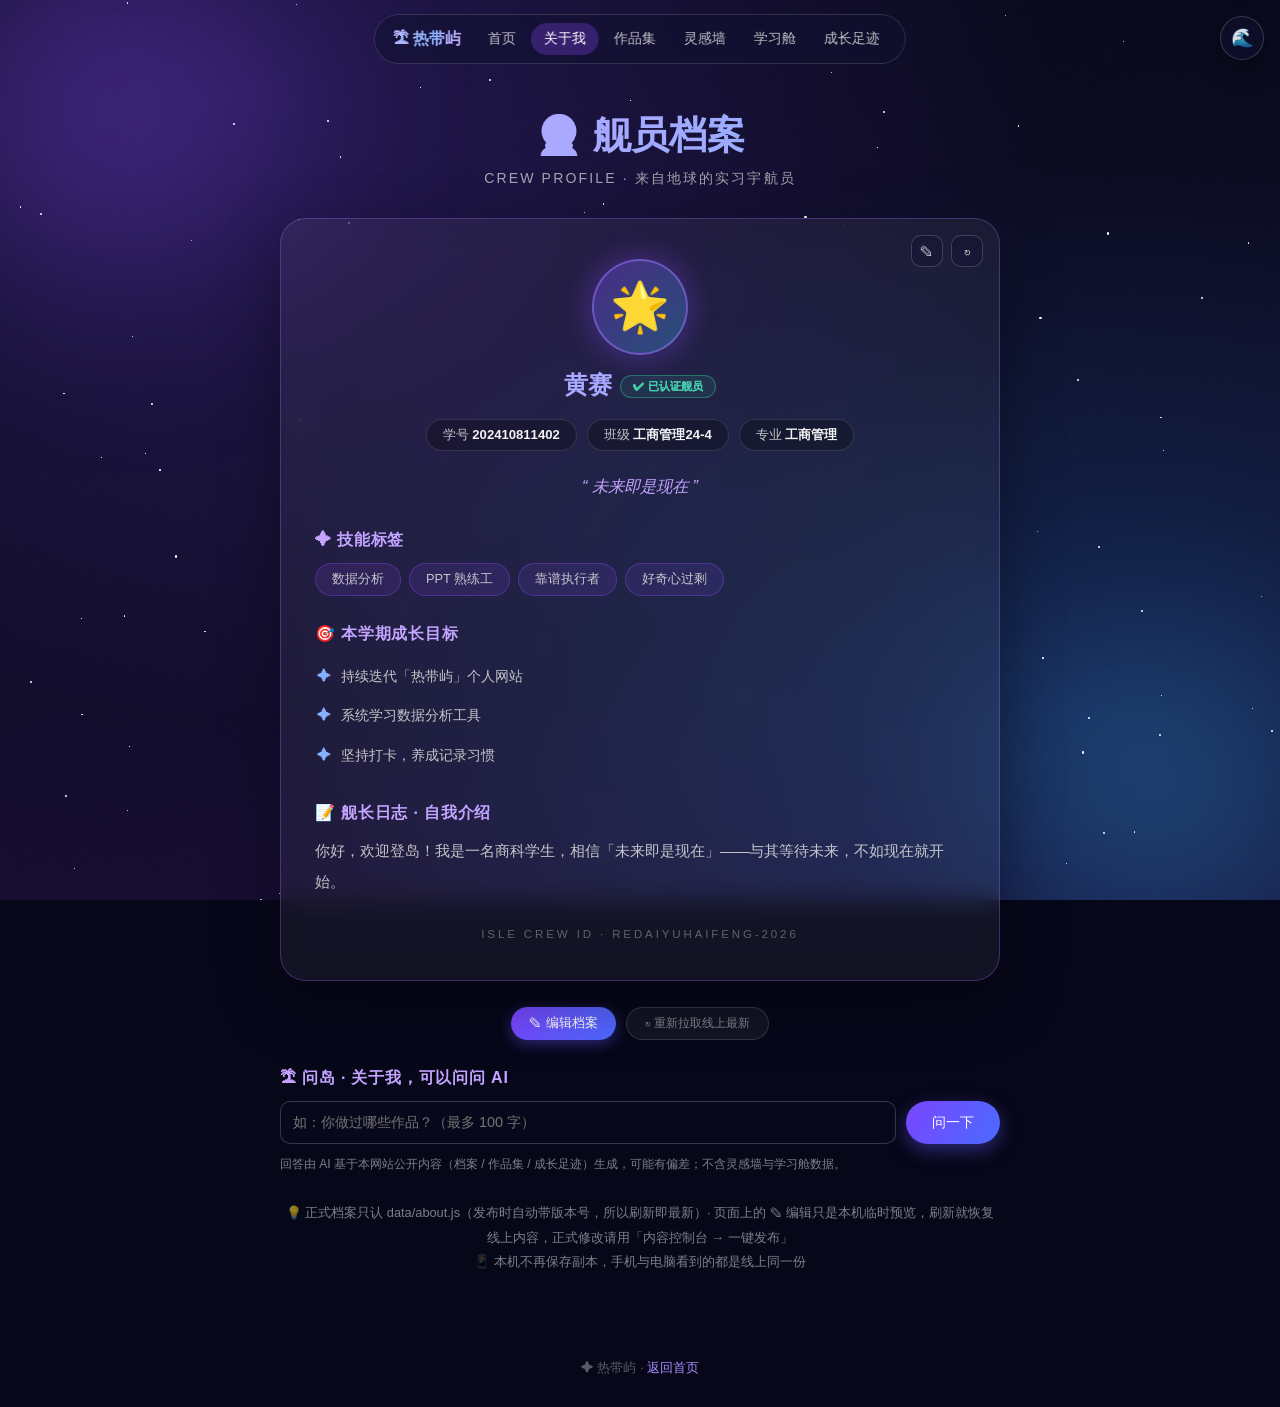
==== commit d0e2b407: "chore(data): 一键发布 about.js、works.js" ====
--- a/about.html
+++ b/about.html
@@ -115,8 +115,8 @@
      ▸ 想让修改对外公开：写进 data/about.js → 部署后上传 → 全网可见
      ▸ 文件内容更新后，刷新页面会自动同步新版（文件里留空而本机填过的字段会保留）
      ══════════════════════════════════════════════════════════ -->
-<script src="data/about.js"></script>
-<script src="data/works.js"></script>
+<script src="data/about.js?v=6x.1fz6m1u"></script>
+<script src="data/works.js?v=em.mrkkx9"></script>
 <script src="data/growth.js"></script>
 <!-- ══════════════ 种子数据结束，以下内容不用动 ══════════════ -->
 
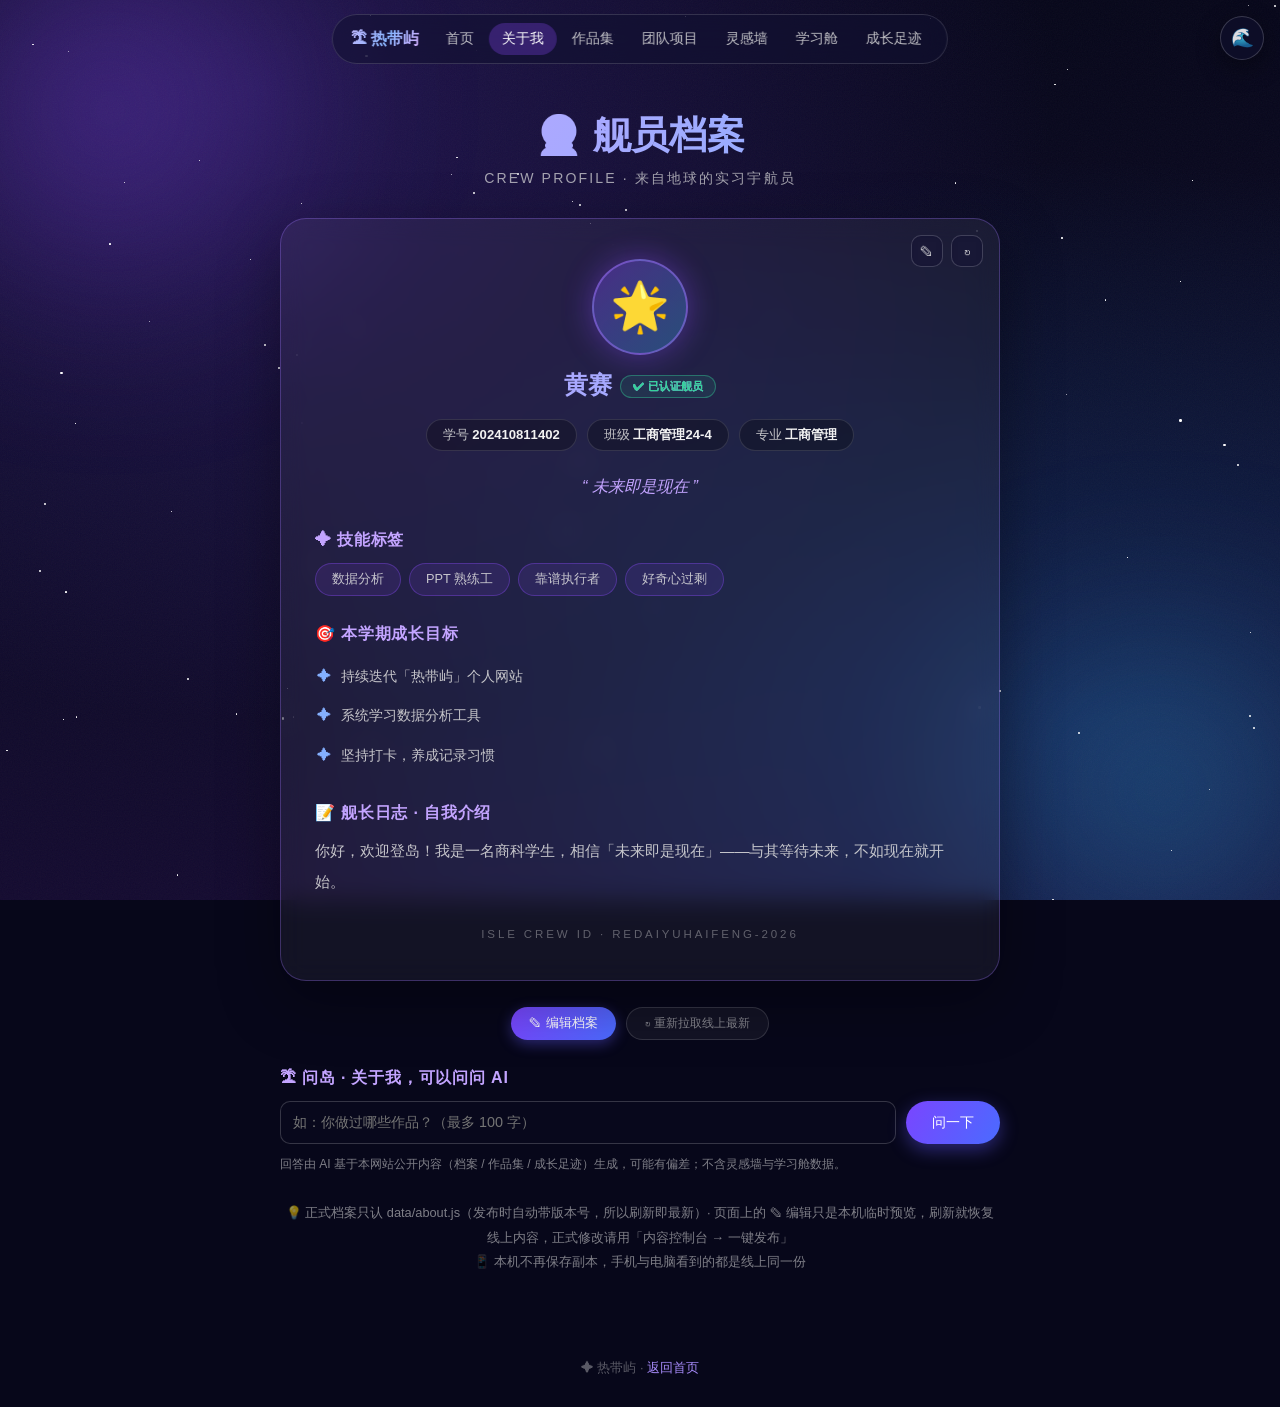
==== commit 029620d4: "Add files via upload" ====
--- a/about.html
+++ b/about.html
@@ -115,8 +115,8 @@
      ▸ 想让修改对外公开：写进 data/about.js → 部署后上传 → 全网可见
      ▸ 文件内容更新后，刷新页面会自动同步新版（文件里留空而本机填过的字段会保留）
      ══════════════════════════════════════════════════════════ -->
-<script src="data/about.js?v=6x.1fz6m1u"></script>
-<script src="data/works.js?v=em.mrkkx9"></script>
+<script src="data/about.js"></script>
+<script src="data/works.js"></script>
 <script src="data/growth.js"></script>
 <!-- ══════════════ 种子数据结束，以下内容不用动 ══════════════ -->
 
@@ -125,6 +125,7 @@
   <a href="index.html">首页</a>
   <a class="active" href="about.html">关于我</a>
   <a href="works.html">作品集</a>
+  <a href="team.html">团队项目</a>
   <a href="ideas.html">灵感墙</a>
   <a href="tools.html">学习舱</a>
   <a href="growth.html">成长足迹</a>
